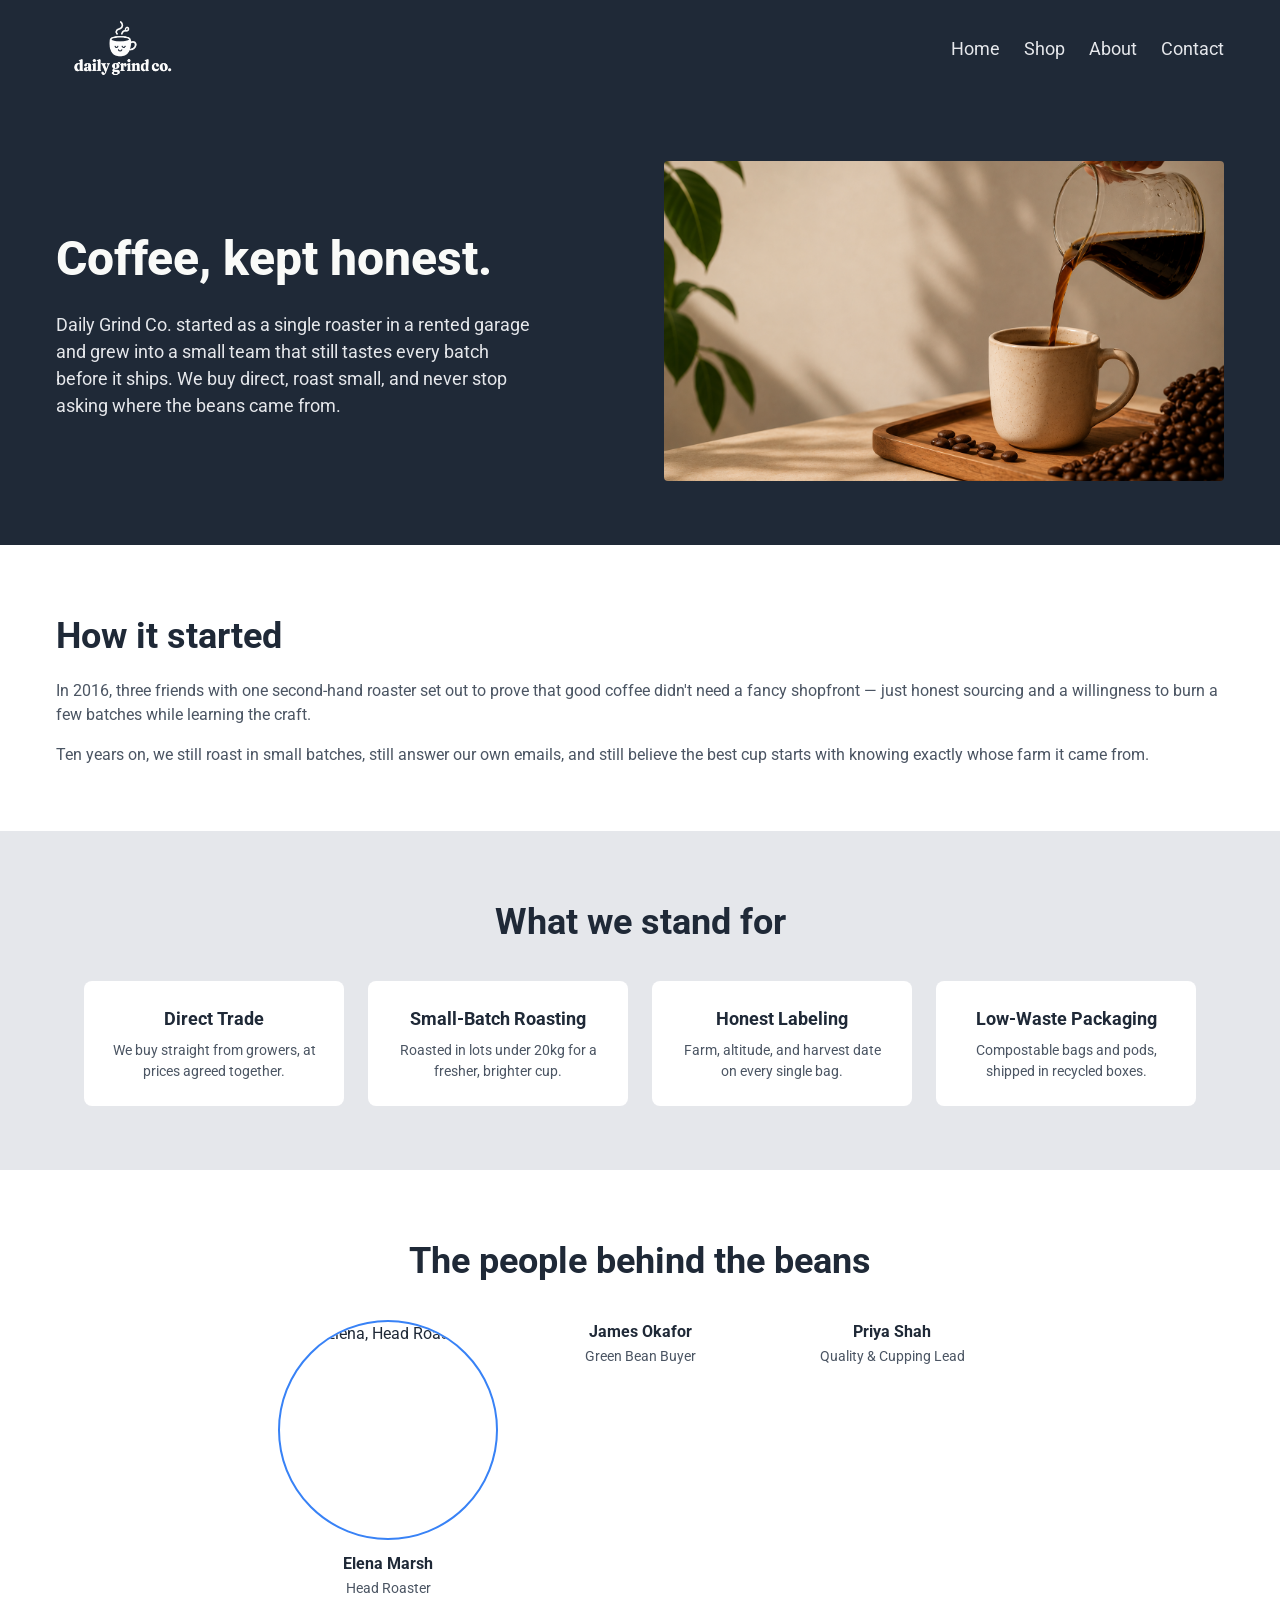
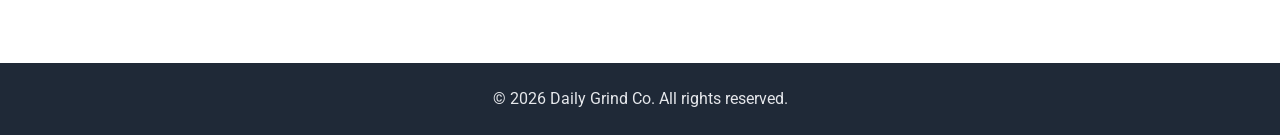
==== about.html @ 464a2e9d "added picture of head roaster" ====
<!doctype html>
<html lang="en">

<head>
  <meta charset="UTF-8" />
  <meta name="viewport" content="width=device-width, initial-scale=1.0" />
  <title>Daily Grind Co.</title>
  <link rel="stylesheet" href="css/style.css" />
</head>

<body>
  <!-- Header -->
  <header class="site-header">
    <div class="container">
      <a href="index.html">
        <picture>
          <source media="(max-width: 768px)" srcset="images/coffee-bag-logo.png">
          <source media="(min-width: 769px)" srcset="images/logo.png">
          <img src="images/logo.png" alt="Daily Grind Co." class="logo-img" />
        </picture>
      </a>
      <nav class="site-nav">
        <ul>
          <li><a href="index.html">Home</a></li>
          <li><a href="shop.html">Shop</a></li>
          <li><a href="about.html">About</a></li>
          <li><a href="contact.html">Contact</a></li>
        </ul>
      </nav>
    </div>
  </header>

  <!-- Main Content TBD -->

  <main class="site-main">
    <!-- About hero -->
    <section class="about-hero">
      <div class="container about-hero-inner">
        <div class="about-hero-content">
          <h1>Coffee, kept honest.</h1>
          <p>
            Daily Grind Co. started as a single roaster in a rented garage
            and grew into a small team that still tastes every batch before
            it ships. We buy direct, roast small, and never stop asking
            where the beans came from.
          </p>
        </div>
        <img src="images\coffee-pour.png" alt="A Daily Grind Co. roaster pouring fresh beans into a cooling tray"
          class="about-hero-image" />
      </div>
    </section>

    <!-- Story -->
    <section class="story">
      <div class="container story-inner">

        <div class="story-content">
          <h2>How it started</h2>
          <p>
            In 2016, three friends with one second-hand roaster set out to
            prove that good coffee didn't need a fancy shopfront — just
            honest sourcing and a willingness to burn a few batches while
            learning the craft.
          </p>
          <p>
            Ten years on, we still roast in small batches, still answer our
            own emails, and still believe the best cup starts with knowing
            exactly whose farm it came from.
          </p>
        </div>
      </div>
    </section>

    <!-- Values -->
    <section class="values">
      <div class="container">
        <h2>What we stand for</h2>
        <div class="values-cards">
          <div class="values-card">
            <h3>Direct Trade</h3>
            <p>We buy straight from growers, at prices agreed together.</p>
          </div>

          <div class="values-card">
            <h3>Small-Batch Roasting</h3>
            <p>Roasted in lots under 20kg for a fresher, brighter cup.</p>
          </div>

          <div class="values-card">
            <h3>Honest Labeling</h3>
            <p>Farm, altitude, and harvest date on every single bag.</p>
          </div>

          <div class="values-card">
            <h3>Low-Waste Packaging</h3>
            <p>Compostable bags and pods, shipped in recycled boxes.</p>
          </div>
        </div>
      </div>
    </section>

    <!-- Team -->
    <section class="team">
      <div class="container">
        <h2>The people behind the beans</h2>
        <div class="team-members">
          <div class="team-member">
            <img
                src="images/team-elena.png"
                alt="Elena, Head Roaster"
                class="team-photo"
              />

            <h3>Elena Marsh</h3>
            <p>Head Roaster</p>
          </div>

          <div class="team-member">

            <h3>James Okafor</h3>
            <p>Green Bean Buyer</p>
          </div>

          <div class="team-member">

            <h3>Priya Shah</h3>
            <p>Quality &amp; Cupping Lead</p>
          </div>
        </div>
      </div>
    </section>

    <!-- Footer -->
    <footer class="site-footer">
      <div class="container">
        <p>&copy; 2026 Daily Grind Co. All rights reserved.</p>
      </div>
    </footer>
</body>

</html>
---- css/style.css ----
@import url('fonts.css');

* {
  box-sizing: border-box;
  margin: 0;
  padding: 0;
}

body {
  font-family: 'Roboto', sans-serif;
  line-height: 1.5;
  color: #1f2937;
}

img {
  max-width: 100%;
  display: block;
}

a {
  color: inherit;
  text-decoration: none;
}

ul {
  list-style: none;
}

.container {
  max-width: 1200px;
  margin: 0 auto;
  padding: 0 16px;
}

.btn {
  display: inline-block;
  background-color: #3882f6;
  color: #ffffff;
  font-weight: 700;
  font-size: 16px;
  padding: 12px 24px;
  border-radius: 4px;
  border: 2px solid #3882f6;
}

/* header */

.site-header {
  background-color: #1f2937;
  color: #f9faf8;
  padding: 16px 0;
}

.site-header .container {
  display: flex;
  align-items: center;
  justify-content: space-between;
}

.site-nav ul {
  display: flex;
  gap: 24px;
}

.site-nav a {
  font-size: 18px;
  color: #e5e7eb;
}

.logo-img {
  height: 65px;
  width: auto;
}

/* Hero */

.hero {
  background-color: #1f2937;
  color: #f9faf8;
  padding: 64px 0;
}

.hero-inner {
  display: flex;
  align-items: center;
  gap: 48px;
}

.hero-content {
  flex: 1;
}

.hero-content h1 {
  font-size: 48px;
  font-weight: 800;
  color: #f9faf8;
  margin-bottom: 16px;
}

.hero-content p {
  font-size: 18px;
  color: #e5e7eb;
  max-width: 480px;
  margin-bottom: 24px;
}

.hero-image {
  flex: 1;
  width: 100%;
  height: 320px;
  object-fit: cover;
  border-radius: 4px;
}

/* Info / features */

.info {
  padding: 64px 0;
  text-align: center;
}

.info h2 {
  font-size: 36px;
  font-weight: 700;
  color: #1f2937;
  margin-bottom: 32px;
}

.info-cards {
  display: flex;
  justify-content: center;
  gap: 24px;
  flex-wrap: wrap;
}

.info-card {
  flex: 1 1 220px;
  max-width: 240px;
}

.info-card-box {
  width: 100%;
  aspect-ratio: 1;
  object-fit: cover;
  border: 2px solid #3882f6;
  border-radius: 8px;
}

.info-card h3 {
  font-size: 16px;
  font-weight: 700;
  margin-bottom: 4px;
}

.info-card p {
  font-size: 14px;
  color: #4b5563;
}

/* CTA banner */

.cta {
  padding: 48px 0;
}

.cta-box {
  background-color: #3882f6;
  color: #ffffff;
  border-radius: 12px;
  padding: 32px 40px;
  display: flex;
  align-items: center;
  justify-content: space-between;
  flex-wrap: wrap;
  gap: 24px;
}

.cta-text h2 {
  font-size: 24px;
  font-weight: 700;
  margin-bottom: 4px;
}

.cta-text p {
  font-size: 16px;
}

.cta .btn {
  background-color: transparent;
  border: 2px solid #ffffff;
  color: #ffffff;
}

/* quote */
.quote {
  background-color: #e5e7eb;
}
blockquote {
  font-size: 36px;
  font-style: italic;
  font-weight: 300;
  color: #1f2937;
  padding: 24px 0;
  margin: 0;
}
.quote .container {
  display: flex;
  flex-direction: column;
}
blockquote footer {
  font-size: 28px;
  text-align: right;
  margin-top: 10px;
}

/* shop page css */

.page-intro {
  padding: 48px 0;
  text-align: center;
}

.page-intro h1 {
  font-size: 36px;
  font-weight: 700;
}

.products .info-cards {
  padding-bottom: 48px;
}
/* footer */

.site-footer {
  background-color: #1f2937;
  color: #e5e7eb;
  padding: 24px 0;
  text-align: center;
}

/* css for about page */

/* Active nav link */
.site-nav a.active {
  color: #ffffff;
  border-bottom: 2px solid #3882f6;
}

/* About hero */

.about-hero {
  background-color: #1f2937;
  color: #f9faf8;
  padding: 64px 0;
}

.about-hero-inner {
  display: flex;
  align-items: center;
  gap: 48px;
}

.about-hero-content {
  flex: 1;
}

.about-hero-content h1 {
  font-size: 48px;
  font-weight: 800;
  color: #f9faf8;
  margin-bottom: 16px;
}

.about-hero-content p {
  font-size: 18px;
  color: #e5e7eb;
  max-width: 480px;
}

.about-hero-image {
  flex: 1;
  width: 100%;
  height: 320px;
  object-fit: cover;
  border-radius: 4px;
}

/* Story */

.story {
  padding: 64px 0;
}

.story-inner {
  display: flex;
  align-items: center;
  gap: 48px;
}

.story-content {
  flex: 1;
}

.story-content h2 {
  font-size: 36px;
  font-weight: 700;
  color: #1f2937;
  margin-bottom: 16px;
}

.story-content p {
  font-size: 16px;
  color: #4b5563;
  margin-bottom: 16px;
}

.story-content p:last-child {
  margin-bottom: 0;
}

/* Values */

.values {
  background-color: #e5e7eb;
  padding: 64px 0;
  text-align: center;
}

.values h2 {
  font-size: 36px;
  font-weight: 700;
  color: #1f2937;
  margin-bottom: 32px;
}

.values-cards {
  display: flex;
  justify-content: center;
  gap: 24px;
  flex-wrap: wrap;
}

.values-card {
  flex: 1 1 220px;
  max-width: 260px;
  background-color: #ffffff;
  border-radius: 8px;
  padding: 24px;
}

.values-card h3 {
  font-size: 18px;
  font-weight: 700;
  color: #1f2937;
  margin-bottom: 8px;
}

.values-card p {
  font-size: 14px;
  color: #4b5563;
}

/* Team */

.team {
  padding: 64px 0;
  text-align: center;
}

.team h2 {
  font-size: 36px;
  font-weight: 700;
  color: #1f2937;
  margin-bottom: 32px;
}

.team-members {
  display: flex;
  justify-content: center;
  gap: 32px;
  flex-wrap: wrap;
}

.team-member {
  flex: 1 1 200px;
  max-width: 220px;
}

.team-photo {
  width: 100%;
  aspect-ratio: 1;
  object-fit: cover;
  border-radius: 50%;
  border: 2px solid #3882f6;
  margin-bottom: 12px;
}

.team-member h3 {
  font-size: 16px;
  font-weight: 700;
  color: #1f2937;
  margin-bottom: 2px;
}

.team-member p {
  font-size: 14px;
  color: #4b5563;
}

/* contact page */

/* mobile version */
@media (max-width: 767px) {

.hero-inner {
  flex-direction: column;
  align-items: stretch;
}

.hero-content h1 {
  font-size: 32px;
}

.hero-content p {
  max-width: 100%;
}

.hero-image {
  height: 220px;
}

blockquote {
  font-size: 24px;
}

blockquote footer {
  font-size: 18px;
}

.info-card {
  text-align: center;
}
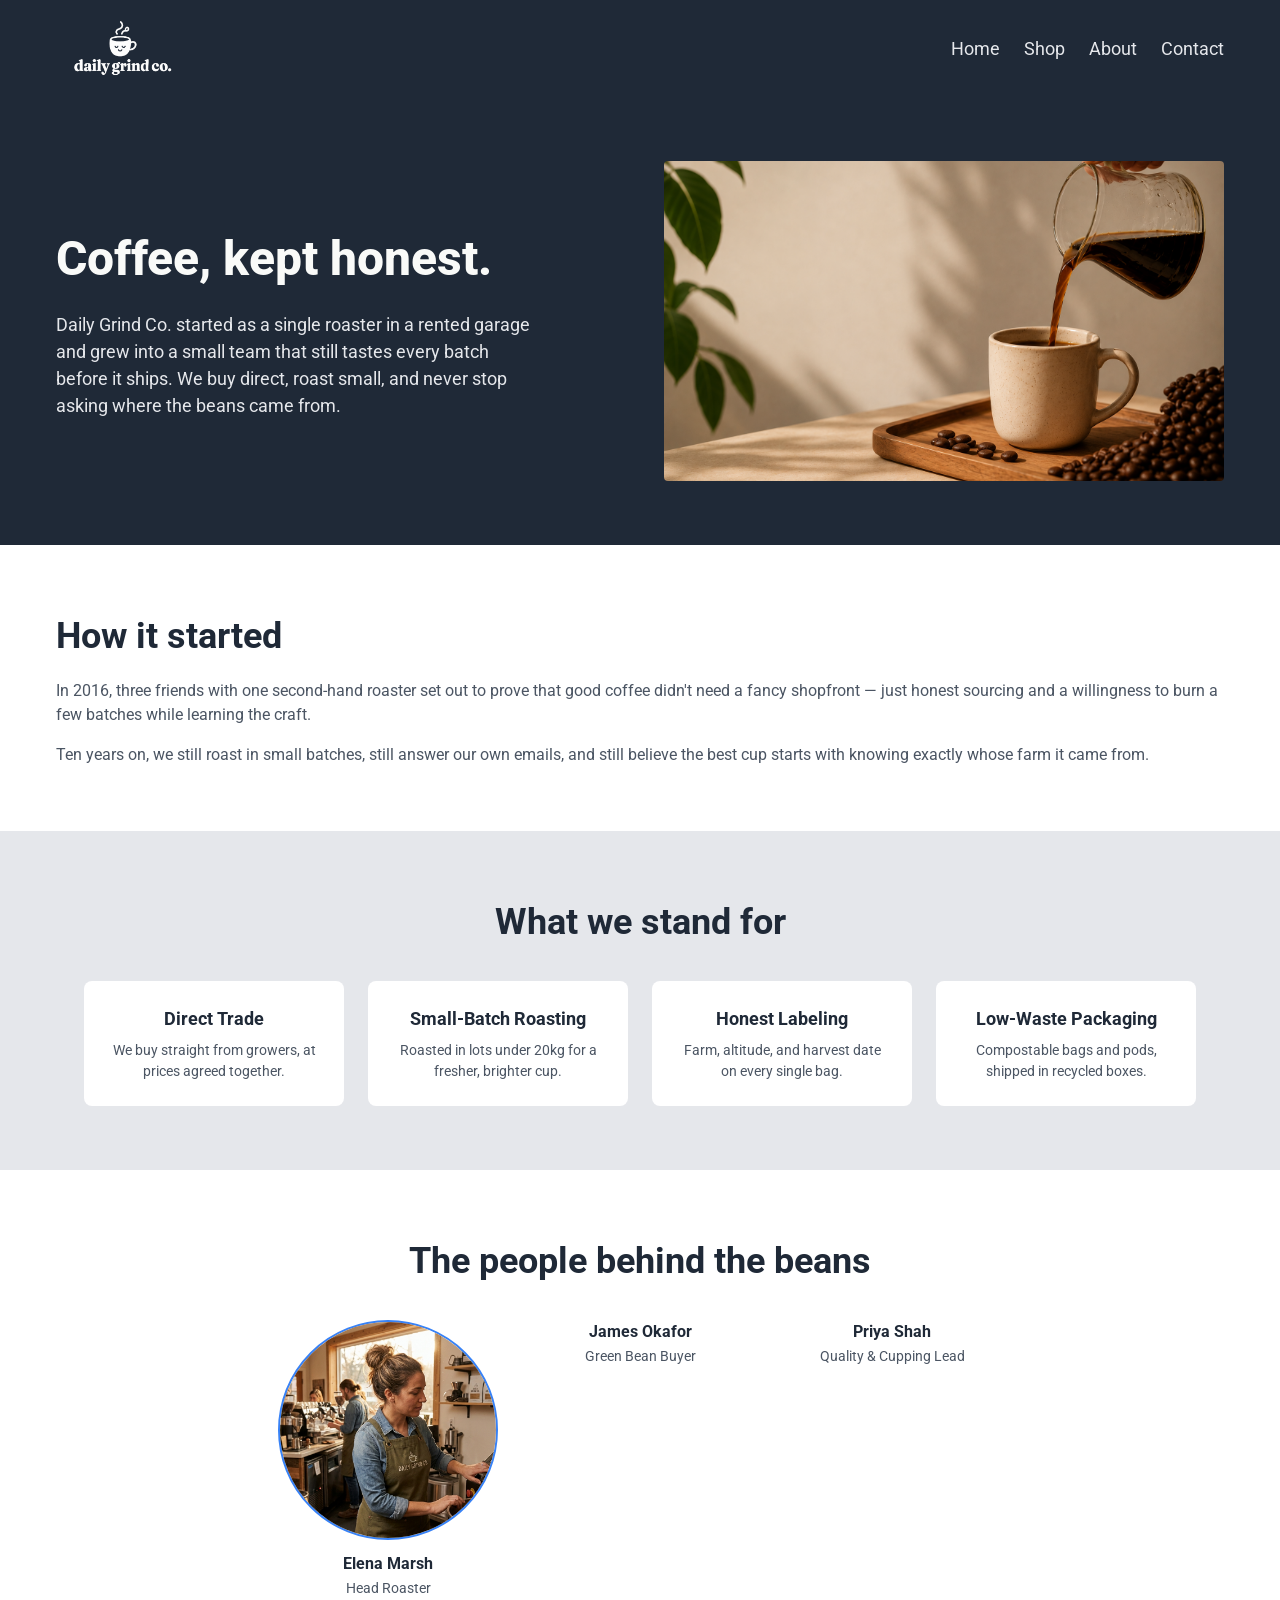
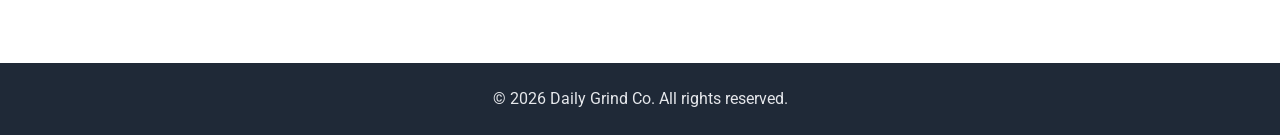
==== commit 2efce7f1: "jpg was missing on the picture." ====
--- a/about.html
+++ b/about.html
@@ -106,7 +106,7 @@
         <div class="team-members">
           <div class="team-member">
             <img
-                src="images/team-elena.png"
+                src="images/team-elena.jpg"
                 alt="Elena, Head Roaster"
                 class="team-photo"
               />
--- a/css/style.css
+++ b/css/style.css
@@ -410,32 +410,32 @@
 
 /* mobile version */
 @media (max-width: 767px) {
-
-.hero-inner {
-  flex-direction: column;
-  align-items: stretch;
-}
-
-.hero-content h1 {
-  font-size: 32px;
-}
-
-.hero-content p {
-  max-width: 100%;
-}
-
-.hero-image {
-  height: 220px;
-}
-
-blockquote {
-  font-size: 24px;
-}
-
-blockquote footer {
-  font-size: 18px;
-}
-
-.info-card {
-  text-align: center;
-}
+  .hero-inner {
+    flex-direction: column;
+    align-items: stretch;
+  }
+
+  .hero-content h1 {
+    font-size: 32px;
+  }
+
+  .hero-content p {
+    max-width: 100%;
+  }
+
+  .hero-image {
+    height: 220px;
+  }
+
+  blockquote {
+    font-size: 24px;
+  }
+
+  blockquote footer {
+    font-size: 18px;
+  }
+
+  .info-card {
+    text-align: center;
+  }
+}
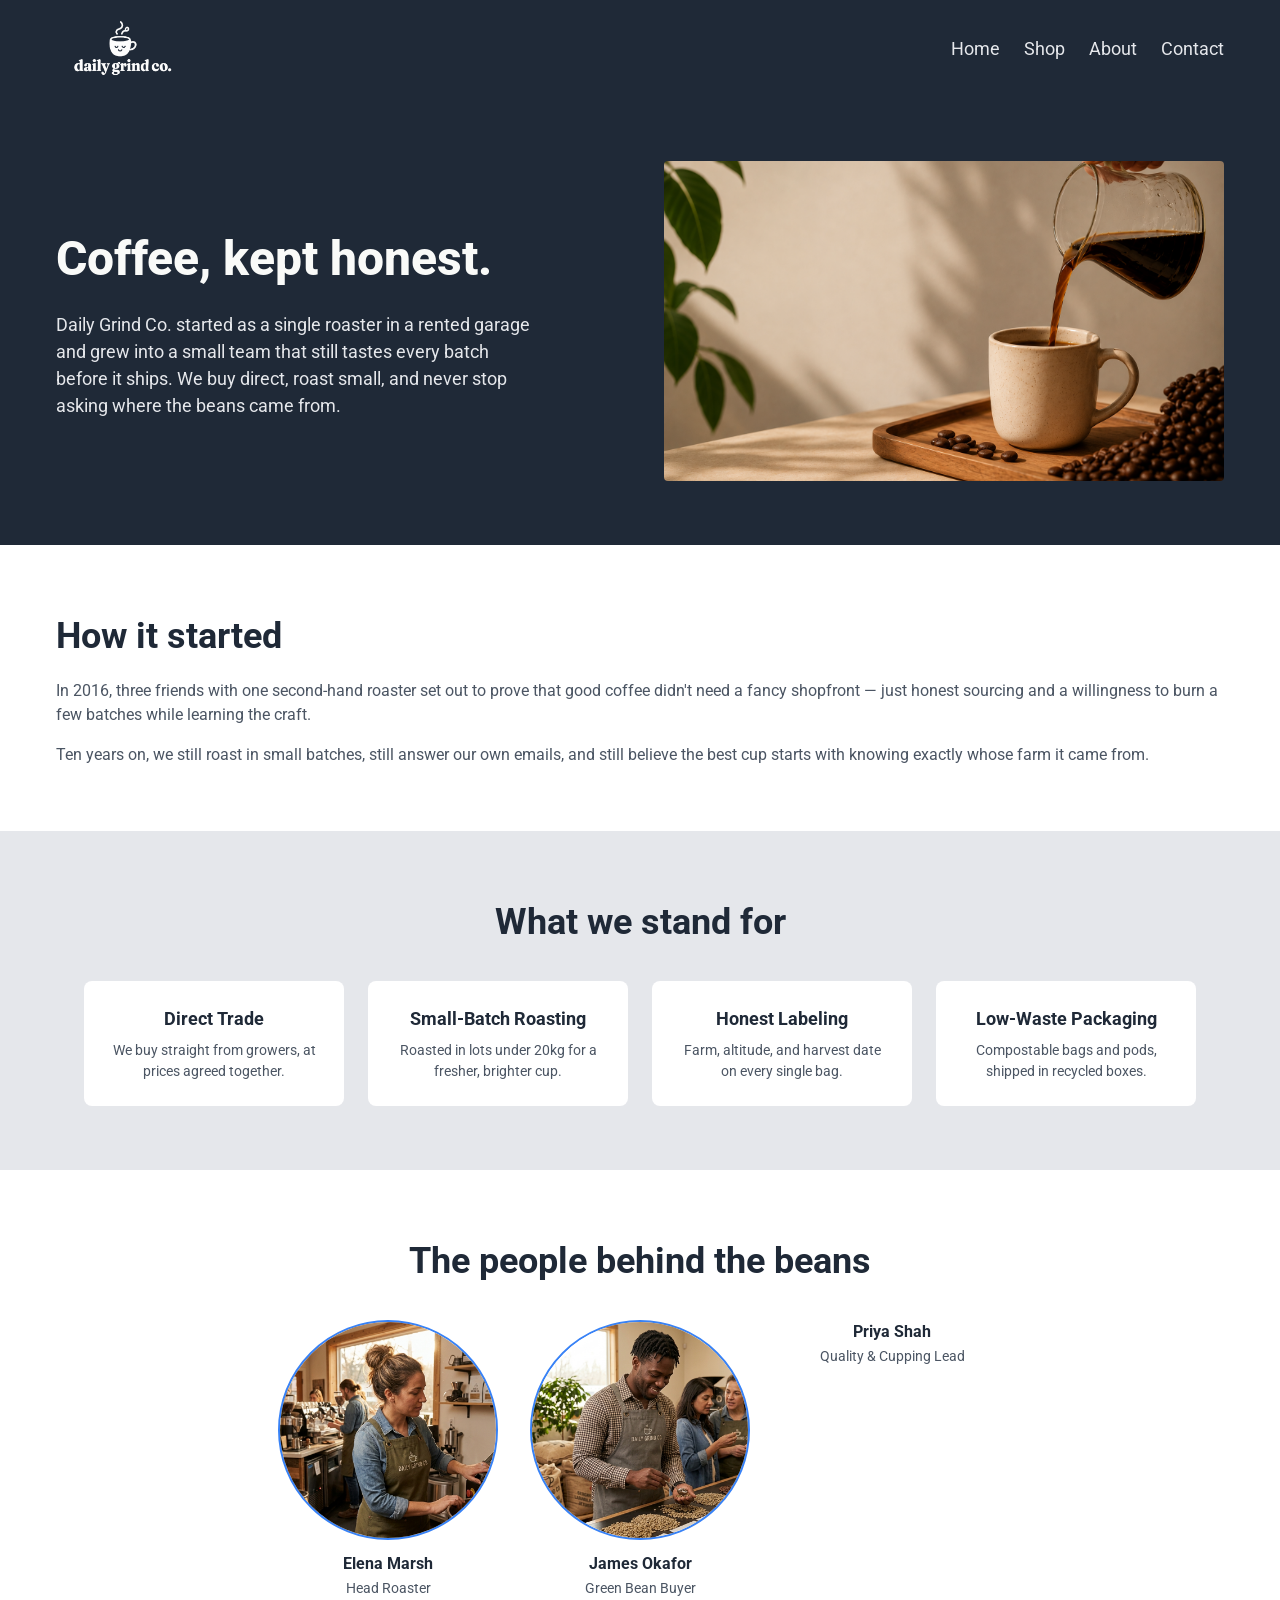
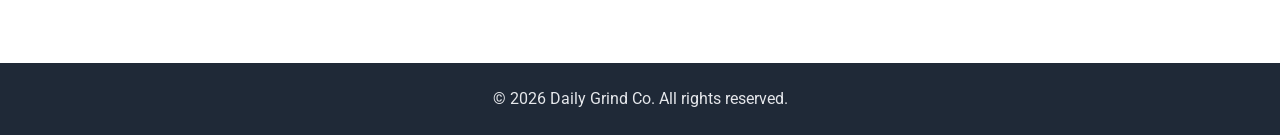
==== commit a272165e: "image of  james added to index file" ====
--- a/about.html
+++ b/about.html
@@ -116,6 +116,11 @@
           </div>
 
           <div class="team-member">
+             <img
+                src="images/team-james.jpg"
+                alt="James, Green Bean Buyer"
+                class="team-photo"
+              />
 
             <h3>James Okafor</h3>
             <p>Green Bean Buyer</p>
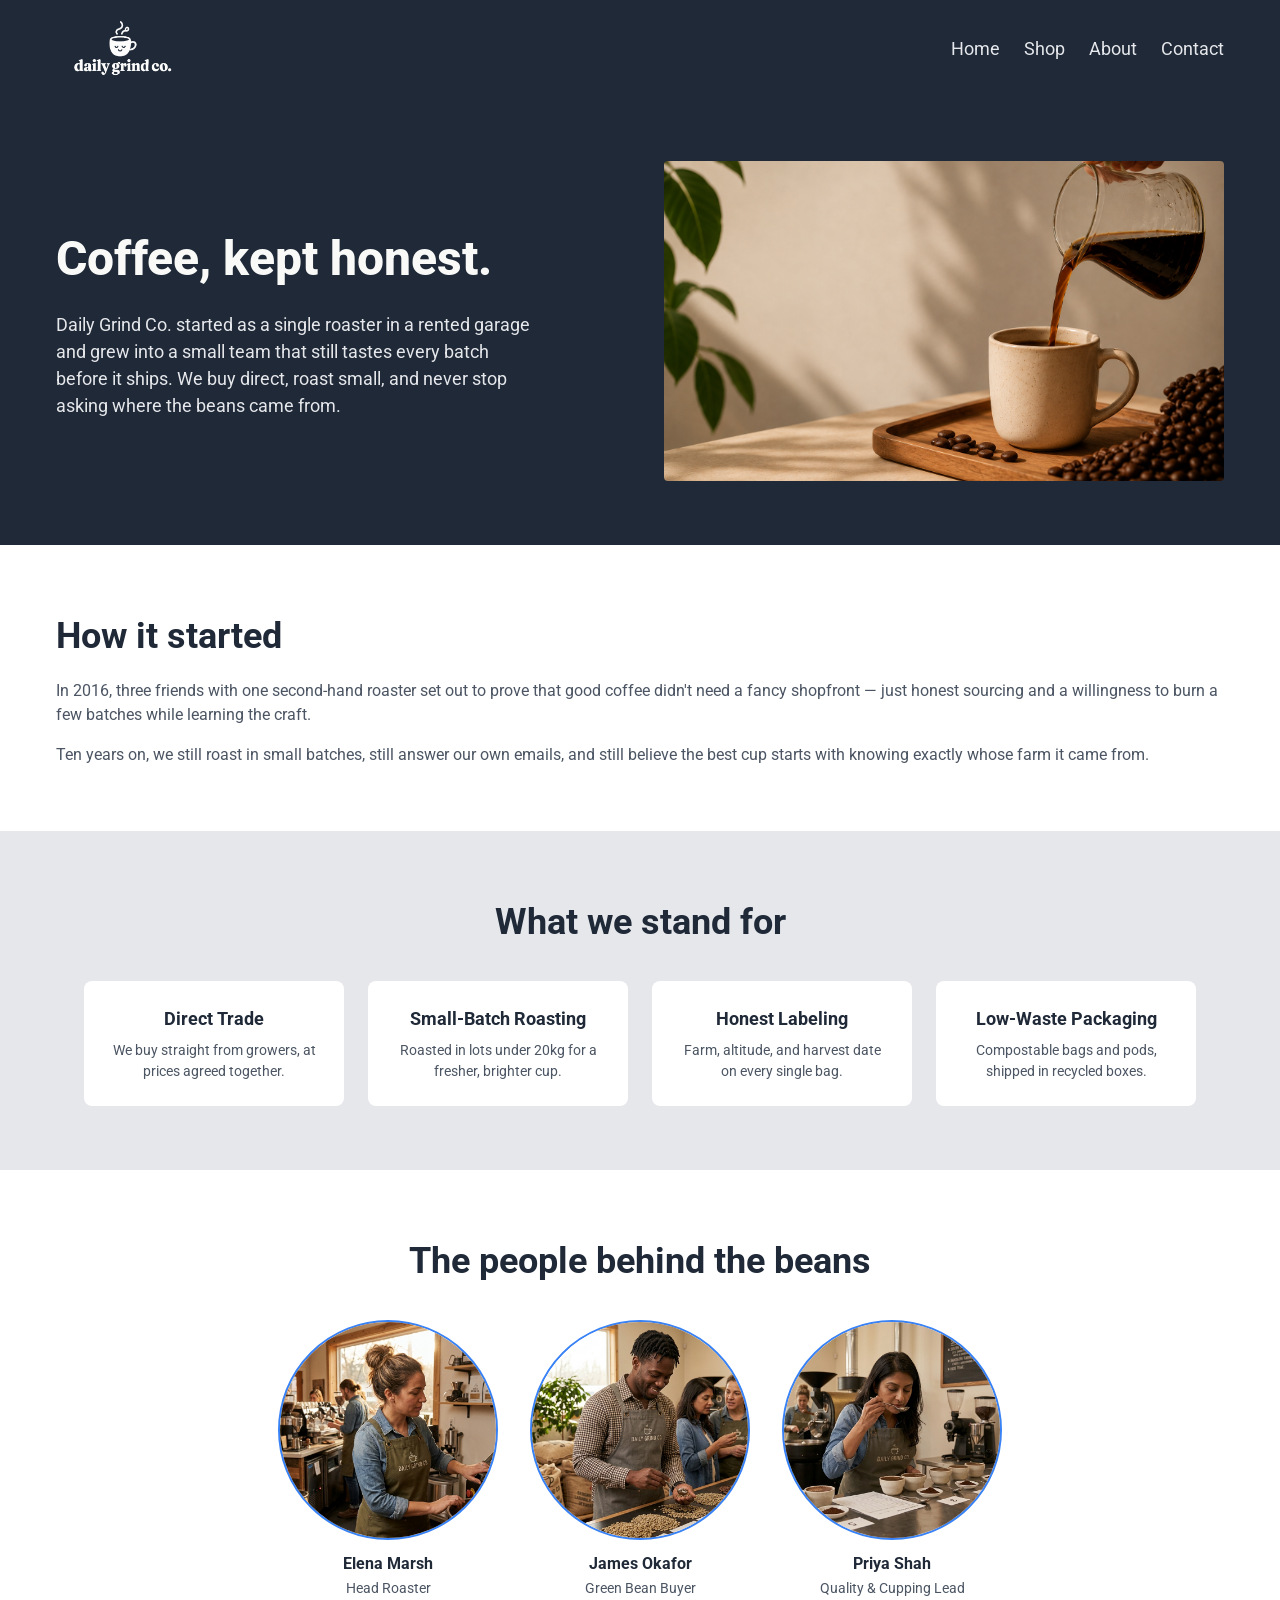
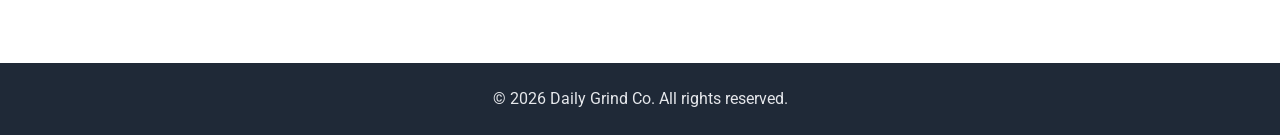
==== commit 14881cb5: "html part (img ) of Priya added" ====
--- a/about.html
+++ b/about.html
@@ -127,6 +127,11 @@
           </div>
 
           <div class="team-member">
+            <img
+                src="images/team-priya.jpg"
+                alt="Priya, Quality &amp; Cupping Lead"
+                class="team-photo"
+              />
 
             <h3>Priya Shah</h3>
             <p>Quality &amp; Cupping Lead</p>
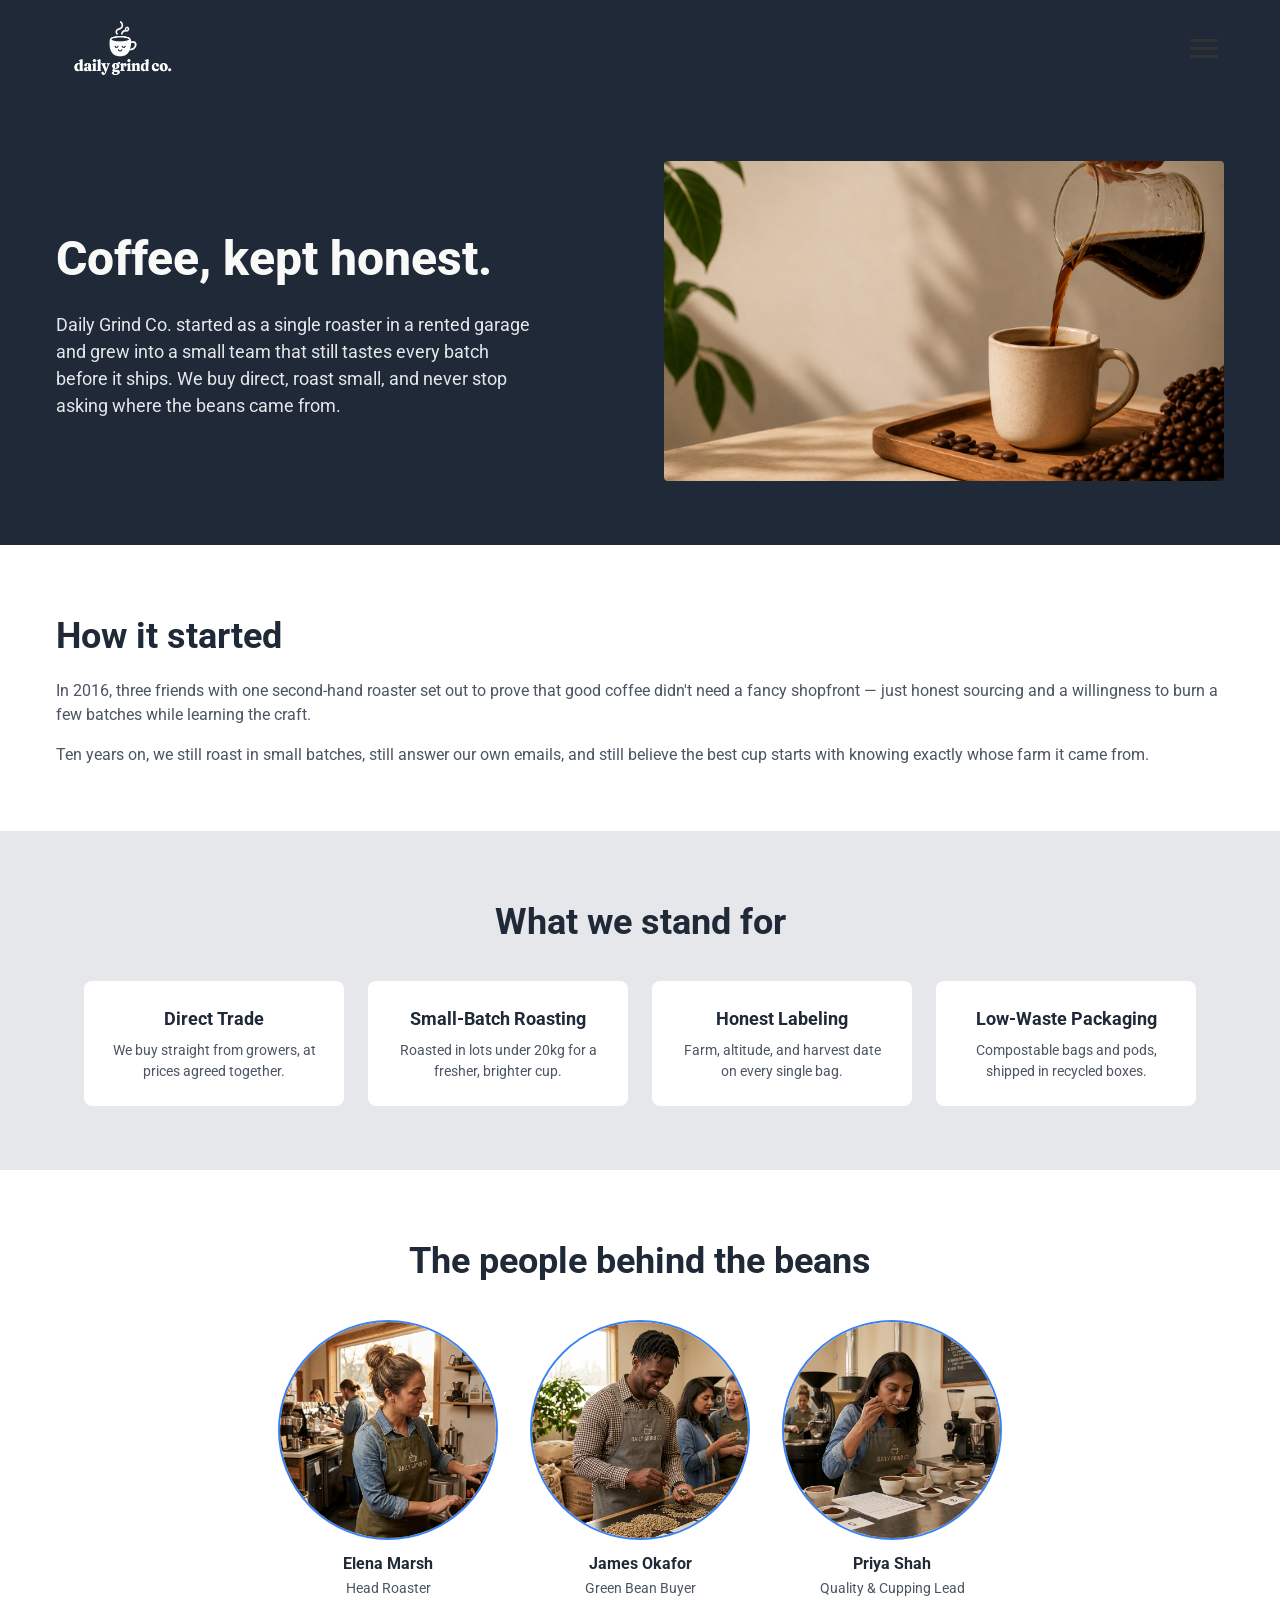
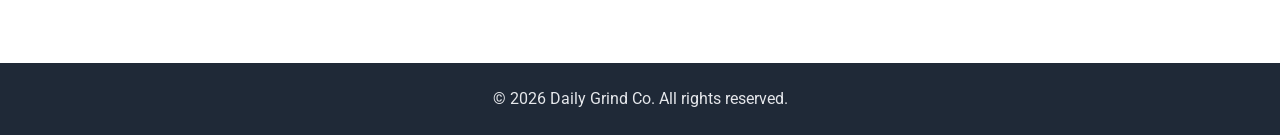
==== commit 68bb9c3d: "Burger menu added to pages" ====
--- a/about.html
+++ b/about.html
@@ -19,6 +19,12 @@
           <img src="images/logo.png" alt="Daily Grind Co." class="logo-img" />
         </picture>
       </a>
+      <!-- Pure HTML/CSS Burger Toggle -->
+    <input type="checkbox" id="nav-toggle" class="nav-toggle" aria-label="Toggle navigation menu">
+    <label for="nav-toggle" class="nav-toggle-label">
+      <span></span>
+    </label>
+    
       <nav class="site-nav">
         <ul>
           <li><a href="index.html">Home</a></li>
--- a/css/style.css
+++ b/css/style.css
@@ -51,25 +51,109 @@
   padding: 16px 0;
 }
 
+/* Container layout setup */
 .site-header .container {
   display: flex;
   align-items: center;
   justify-content: space-between;
+  position: relative;
+}
+
+/* Burger Menu Dropdown / Overlay */
+.site-nav {
+  position: absolute;
+  top: 100%;
+  left: 0;
+  right: 0;
+  background-color: #ffffff;
+  max-height: 0;
+  overflow: hidden;
+  transition: max-height 0.35s ease-out;
+  box-shadow: 0 4px 6px rgba(0, 0, 0, 0.1);
 }
 
 .site-nav ul {
   display: flex;
   gap: 24px;
+  list-style: none;
+  margin: 0;
+  padding: 1rem 0;
+  flex-direction: column;
+  align-items: center;
 }
 
 .site-nav a {
+  text-decoration: none;
+  font-weight: 600;
   font-size: 18px;
   color: #e5e7eb;
+}
+
+/* Open menu when checkbox is checked */
+.nav-toggle:checked ~ .site-nav {
+  max-height: 300px; /* Adjust according to contents */
 }
 
 .logo-img {
   height: 65px;
   width: auto;
+}
+
+/* Hide the checkbox */
+.nav-toggle {
+  display: none;
+}
+
+/* Burger Icon Styling */
+.nav-toggle-label {
+  display: flex;
+  align-items: center;
+  justify-content: center;
+  width: 40px;
+  height: 40px;
+  cursor: pointer;
+  z-index: 1000;
+}
+
+.nav-toggle-label span,
+.nav-toggle-label span::before,
+.nav-toggle-label span::after {
+  display: block;
+  background: #333; /* Icon line color */
+  height: 3px;
+  width: 28px;
+  border-radius: 2px;
+  position: relative;
+  transition: all 0.3s ease-in-out;
+}
+
+.nav-toggle-label span::before,
+.nav-toggle-label span::after {
+  content: '';
+  position: absolute;
+}
+
+.nav-toggle-label span::before {
+  bottom: 8px;
+}
+
+.nav-toggle-label span::after {
+  top: 8px;
+}
+
+/* Transform icon to 'X' when checked */
+.nav-toggle:checked ~ .nav-toggle-label span {
+  background: transparent;
+}
+
+.nav-toggle:checked ~ .nav-toggle-label span::before {
+  bottom: 0;
+  transform: rotate(45deg);
+}
+
+.nav-toggle:checked ~ .nav-toggle-label span::after {
+  top: 0;
+  transform: rotate(-45deg);
 }
 
 /* Hero */
@@ -409,7 +493,20 @@
 /* contact page */
 
 /* mobile version */
+/* Mobile Screen (up to 375px) */
+@media screen and (max-width: 375px) {
+  .site-nav ul {
+    gap: 1rem;
+    padding: 0.75rem 0;
+  }
+}
+
+/* Tablet Screen (768px wide) */
 @media (max-width: 767px) {
+  .site-nav a {
+    font-size: 1.25rem;
+  }
+
   .hero-inner {
     flex-direction: column;
     align-items: stretch;
@@ -439,3 +536,14 @@
     text-align: center;
   }
 }
+
+/* Desktop Screen (1200px or wider) */
+@media screen and (min-width: 1200px) {
+  .site-nav {
+    /* Retains burger menu style across desktop as requested */
+    max-width: 300px;
+    left: auto;
+    right: 0;
+    border-radius: 8px;
+  }
+}
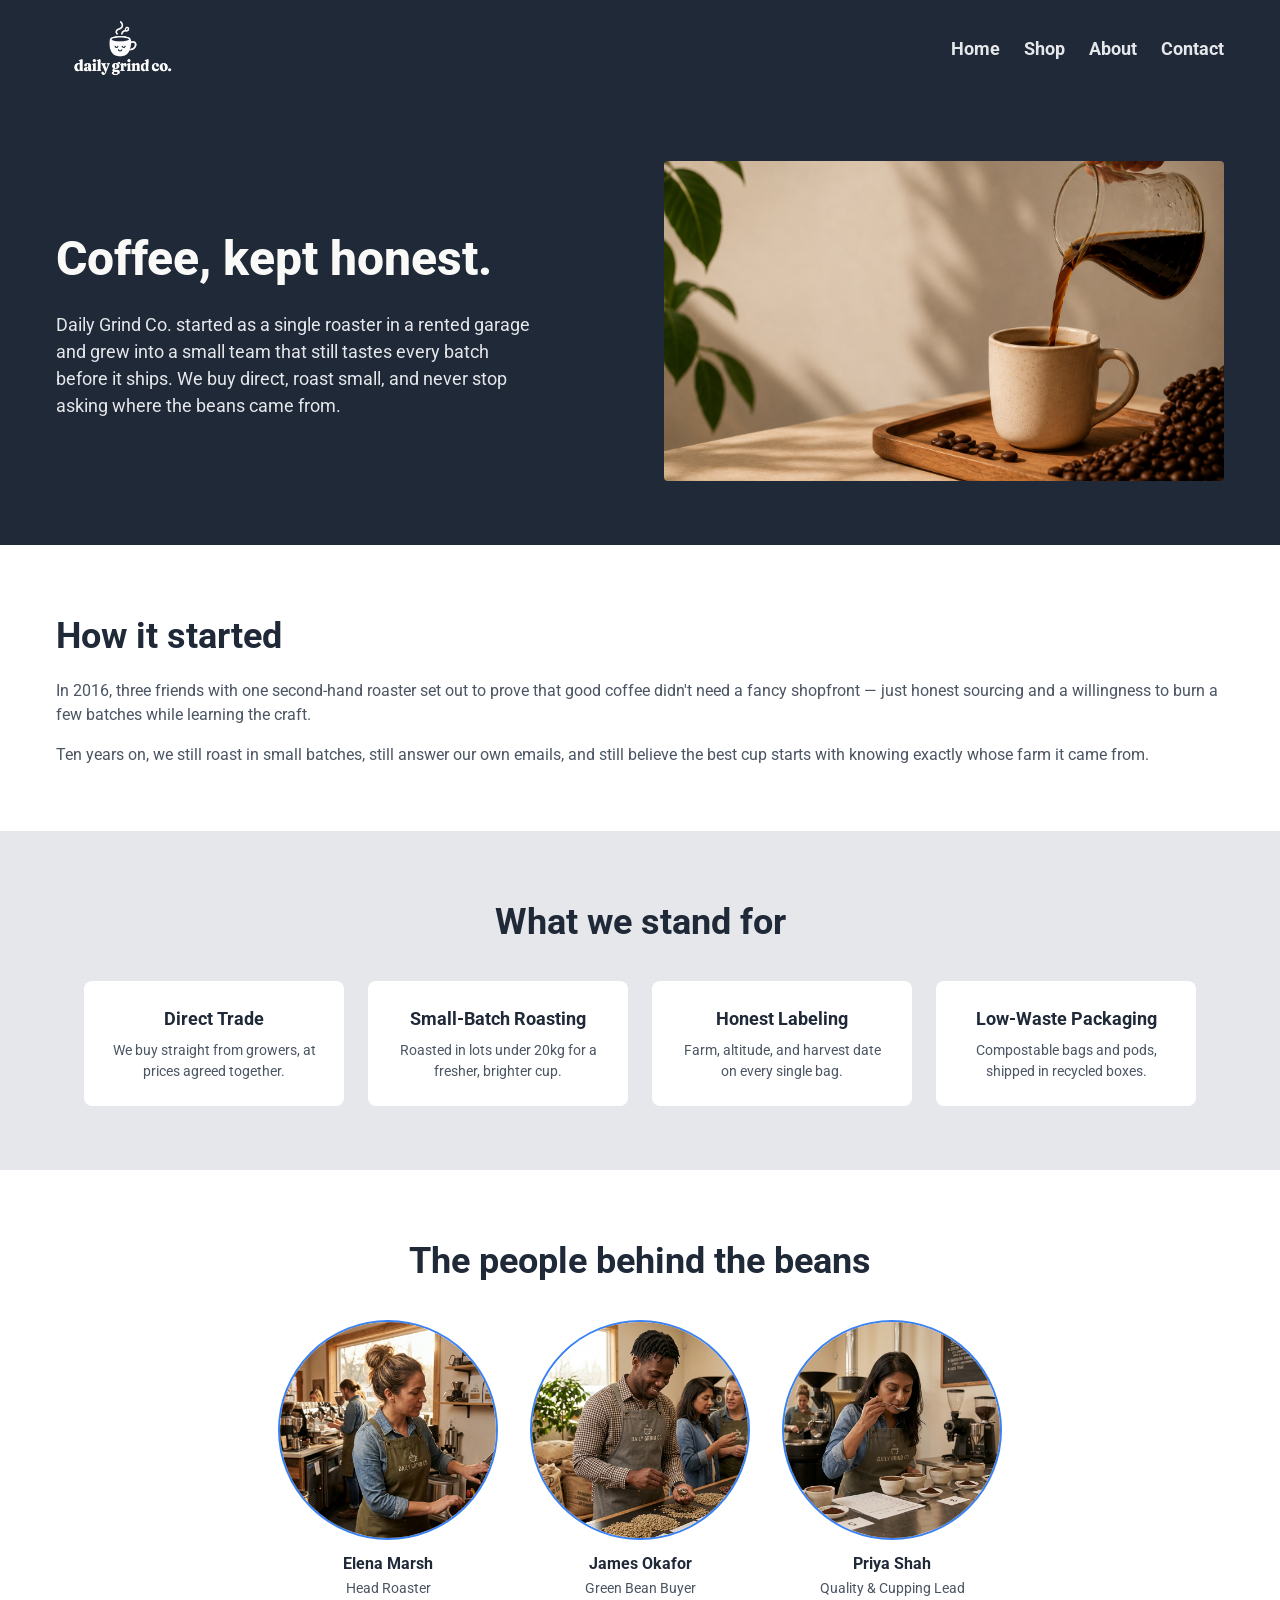
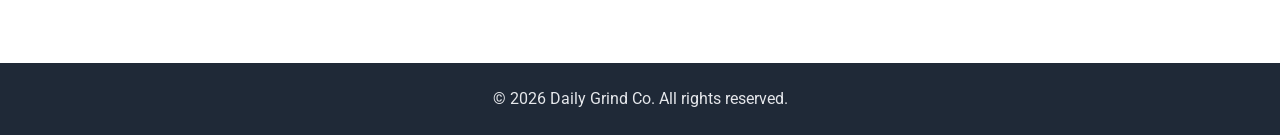
==== commit 5b218772: "Add missing nav to shop page, format files" ====
--- a/about.html
+++ b/about.html
@@ -20,11 +20,11 @@
         </picture>
       </a>
       <!-- Pure HTML/CSS Burger Toggle -->
-    <input type="checkbox" id="nav-toggle" class="nav-toggle" aria-label="Toggle navigation menu">
-    <label for="nav-toggle" class="nav-toggle-label">
-      <span></span>
-    </label>
-    
+      <input type="checkbox" id="nav-toggle" class="nav-toggle" aria-label="Toggle navigation menu">
+      <label for="nav-toggle" class="nav-toggle-label">
+        <span></span>
+      </label>
+
       <nav class="site-nav">
         <ul>
           <li><a href="index.html">Home</a></li>
@@ -111,33 +111,21 @@
         <h2>The people behind the beans</h2>
         <div class="team-members">
           <div class="team-member">
-            <img
-                src="images/team-elena.jpg"
-                alt="Elena, Head Roaster"
-                class="team-photo"
-              />
+            <img src="images/team-elena.jpg" alt="Elena, Head Roaster" class="team-photo" />
 
             <h3>Elena Marsh</h3>
             <p>Head Roaster</p>
           </div>
 
           <div class="team-member">
-             <img
-                src="images/team-james.jpg"
-                alt="James, Green Bean Buyer"
-                class="team-photo"
-              />
+            <img src="images/team-james.jpg" alt="James, Green Bean Buyer" class="team-photo" />
 
             <h3>James Okafor</h3>
             <p>Green Bean Buyer</p>
           </div>
 
           <div class="team-member">
-            <img
-                src="images/team-priya.jpg"
-                alt="Priya, Quality &amp; Cupping Lead"
-                class="team-photo"
-              />
+            <img src="images/team-priya.jpg" alt="Priya, Quality &amp; Cupping Lead" class="team-photo" />
 
             <h3>Priya Shah</h3>
             <p>Quality &amp; Cupping Lead</p>
--- a/css/style.css
+++ b/css/style.css
@@ -61,15 +61,7 @@
 
 /* Burger Menu Dropdown / Overlay */
 .site-nav {
-  position: absolute;
-  top: 100%;
-  left: 0;
-  right: 0;
-  background-color: #ffffff;
-  max-height: 0;
-  overflow: hidden;
-  transition: max-height 0.35s ease-out;
-  box-shadow: 0 4px 6px rgba(0, 0, 0, 0.1);
+  display: block;
 }
 
 .site-nav ul {
@@ -77,9 +69,6 @@
   gap: 24px;
   list-style: none;
   margin: 0;
-  padding: 1rem 0;
-  flex-direction: column;
-  align-items: center;
 }
 
 .site-nav a {
@@ -90,8 +79,9 @@
 }
 
 /* Open menu when checkbox is checked */
-.nav-toggle:checked ~ .site-nav {
-  max-height: 300px; /* Adjust according to contents */
+.nav-toggle:checked~.site-nav {
+  max-height: 300px;
+  /* Adjust according to contents */
 }
 
 .logo-img {
@@ -106,7 +96,7 @@
 
 /* Burger Icon Styling */
 .nav-toggle-label {
-  display: flex;
+  display: none;
   align-items: center;
   justify-content: center;
   width: 40px;
@@ -119,7 +109,8 @@
 .nav-toggle-label span::before,
 .nav-toggle-label span::after {
   display: block;
-  background: #333; /* Icon line color */
+  background: #333;
+  /* Icon line color */
   height: 3px;
   width: 28px;
   border-radius: 2px;
@@ -142,16 +133,16 @@
 }
 
 /* Transform icon to 'X' when checked */
-.nav-toggle:checked ~ .nav-toggle-label span {
+.nav-toggle:checked~.nav-toggle-label span {
   background: transparent;
 }
 
-.nav-toggle:checked ~ .nav-toggle-label span::before {
+.nav-toggle:checked~.nav-toggle-label span::before {
   bottom: 0;
   transform: rotate(45deg);
 }
 
-.nav-toggle:checked ~ .nav-toggle-label span::after {
+.nav-toggle:checked~.nav-toggle-label span::after {
   top: 0;
   transform: rotate(-45deg);
 }
@@ -279,6 +270,7 @@
 .quote {
   background-color: #e5e7eb;
 }
+
 blockquote {
   font-size: 36px;
   font-style: italic;
@@ -287,10 +279,12 @@
   padding: 24px 0;
   margin: 0;
 }
+
 .quote .container {
   display: flex;
   flex-direction: column;
 }
+
 blockquote footer {
   font-size: 28px;
   text-align: right;
@@ -312,6 +306,7 @@
 .products .info-cards {
   padding-bottom: 48px;
 }
+
 /* footer */
 
 .site-footer {
@@ -491,6 +486,13 @@
 }
 
 /* contact page */
+.contact-form input,
+.contact-form textarea {
+  width: 100%;
+  max-width: 400px;
+  padding: 12px;
+  font-size: 16px;
+}
 
 /* mobile version */
 /* Mobile Screen (up to 375px) */
@@ -503,8 +505,35 @@
 
 /* Tablet Screen (768px wide) */
 @media (max-width: 767px) {
+  .site-nav {
+    position: absolute;
+    top: 100%;
+    left: 0;
+    right: 0;
+    background-color: #ffffff;
+    max-height: 0;
+    overflow: hidden;
+    transition: max-height 0.35s ease-out;
+    box-shadow: 0 4px 6px rgba(0, 0, 0, 0.1);
+  }
+
   .site-nav a {
     font-size: 1.25rem;
+  }
+
+  .site-nav ul {
+    flex-direction: column;
+    align-items: center;
+    padding: 1rem 0;
+  }
+
+  .site-nav a {
+    font-size: 1.25rem;
+    color: #1f2937;
+  }
+
+  .nav-toggle-label {
+    display: flex;
   }
 
   .hero-inner {
@@ -546,4 +575,4 @@
     right: 0;
     border-radius: 8px;
   }
-}
+}
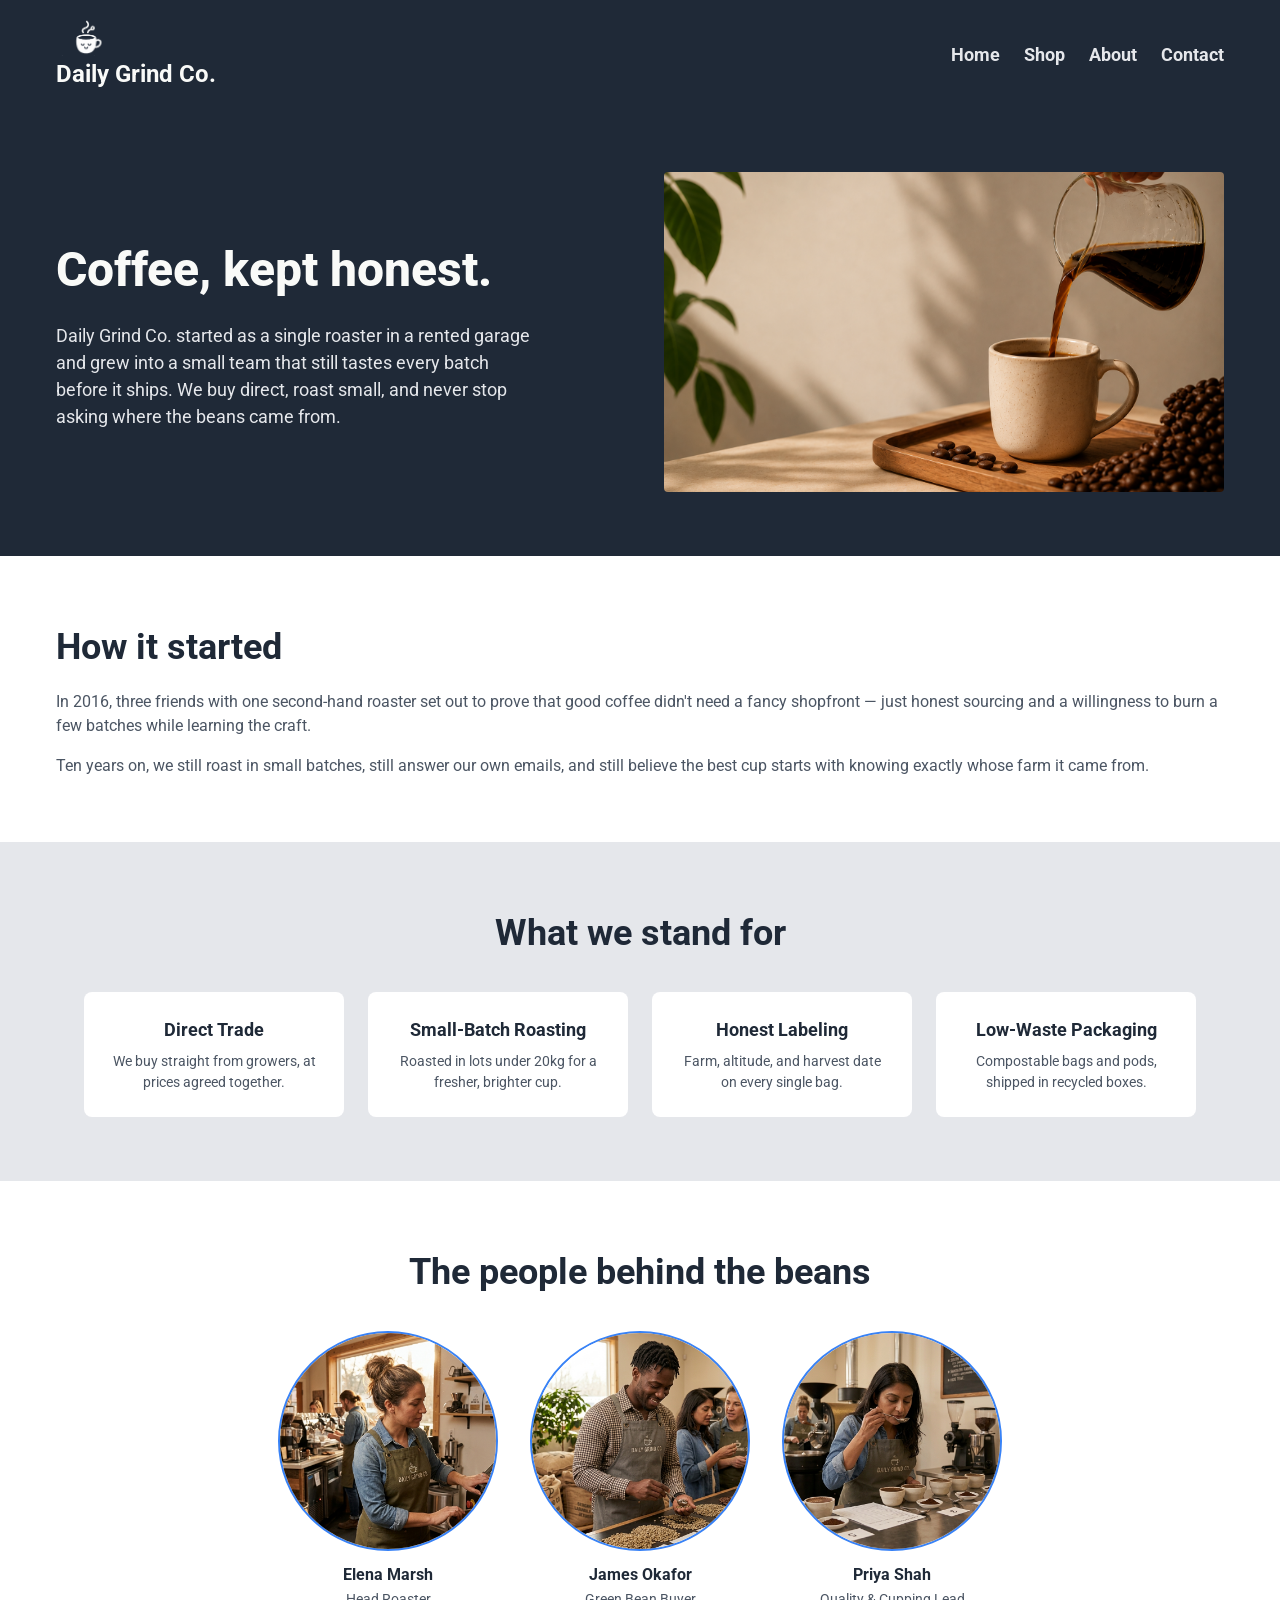
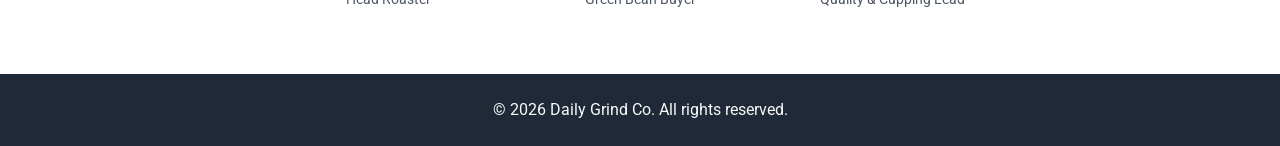
==== commit e14033f0: "Update style to match client requirements" ====
--- a/about.html
+++ b/about.html
@@ -18,7 +18,9 @@
           <source media="(min-width: 769px)" srcset="images/logo.png">
           <img src="images/logo.png" alt="Daily Grind Co." class="logo-img" />
         </picture>
+        <span class="logo-text">Daily Grind Co.</span>
       </a>
+      
       <!-- Pure HTML/CSS Burger Toggle -->
       <input type="checkbox" id="nav-toggle" class="nav-toggle" aria-label="Toggle navigation menu">
       <label for="nav-toggle" class="nav-toggle-label">
--- a/css/style.css
+++ b/css/style.css
@@ -35,7 +35,7 @@
 .btn {
   display: inline-block;
   background-color: #3882f6;
-  color: #ffffff;
+  color: #f9faf8;
   font-weight: 700;
   font-size: 16px;
   padding: 12px 24px;
@@ -49,6 +49,24 @@
   background-color: #1f2937;
   color: #f9faf8;
   padding: 16px 0;
+}
+
+.logo {
+  display: flex;
+  align-items: center;
+  gap: 8px;
+}
+
+.logo-img {
+  height: 40px;
+  width: auto;
+}
+
+.logo-text {
+  font-size: 24px;
+  font-weight: 700;
+  color: #f9faf8;
+  font-family: 'Roboto', sans-serif;
 }
 
 /* Container layout setup */
@@ -84,10 +102,10 @@
   /* Adjust according to contents */
 }
 
-.logo-img {
+/* .logo-img {
   height: 65px;
   width: auto;
-}
+} */
 
 /* Hide the checkbox */
 .nav-toggle {
@@ -109,7 +127,7 @@
 .nav-toggle-label span::before,
 .nav-toggle-label span::after {
   display: block;
-  background: #333;
+  background: #fcf9f9;
   /* Icon line color */
   height: 3px;
   width: 28px;
@@ -311,7 +329,7 @@
 
 .site-footer {
   background-color: #1f2937;
-  color: #e5e7eb;
+  color: #f9faf8;
   padding: 24px 0;
   text-align: center;
 }
@@ -494,22 +512,34 @@
   font-size: 16px;
 }
 
-/* mobile version */
-/* Mobile Screen (up to 375px) */
-@media screen and (max-width: 375px) {
+/* Desktop version */
+@media screen and (min-width: 1024px) {
+  .site-nav {
+    position: static;
+    max-height: none;
+    overflow: visible;
+    background-color: transparent;
+    box-shadow: none;
+  }
+
   .site-nav ul {
-    gap: 1rem;
-    padding: 0.75rem 0;
-  }
-}
-
-/* Tablet Screen (768px wide) */
-@media (max-width: 767px) {
+    flex-direction: row;
+    align-items: center;
+    padding: 0;
+  }
+
+  .nav-toggle-label {
+    display: none;
+  }
+}
+
+/* Mobile and tablet screens below 1024px */
+@media (max-width: 1023px) {
   .site-nav {
     position: absolute;
     top: 100%;
-    left: 0;
     right: 0;
+    width: 220px;
     background-color: #ffffff;
     max-height: 0;
     overflow: hidden;
@@ -517,14 +547,11 @@
     box-shadow: 0 4px 6px rgba(0, 0, 0, 0.1);
   }
 
-  .site-nav a {
-    font-size: 1.25rem;
-  }
-
   .site-nav ul {
     flex-direction: column;
     align-items: center;
-    padding: 1rem 0;
+    gap: 1rem;
+    padding: 0.75rem 0;
   }
 
   .site-nav a {
@@ -535,7 +562,10 @@
   .nav-toggle-label {
     display: flex;
   }
-
+}
+
+/* Mobile screens below 768px */
+@media (max-width: 767px) {
   .hero-inner {
     flex-direction: column;
     align-items: stretch;
@@ -553,6 +583,10 @@
     height: 220px;
   }
 
+  .quote {
+    margin: 0 16px;
+  }
+
   blockquote {
     font-size: 24px;
   }
@@ -564,15 +598,4 @@
   .info-card {
     text-align: center;
   }
-}
-
-/* Desktop Screen (1200px or wider) */
-@media screen and (min-width: 1200px) {
-  .site-nav {
-    /* Retains burger menu style across desktop as requested */
-    max-width: 300px;
-    left: auto;
-    right: 0;
-    border-radius: 8px;
-  }
 }
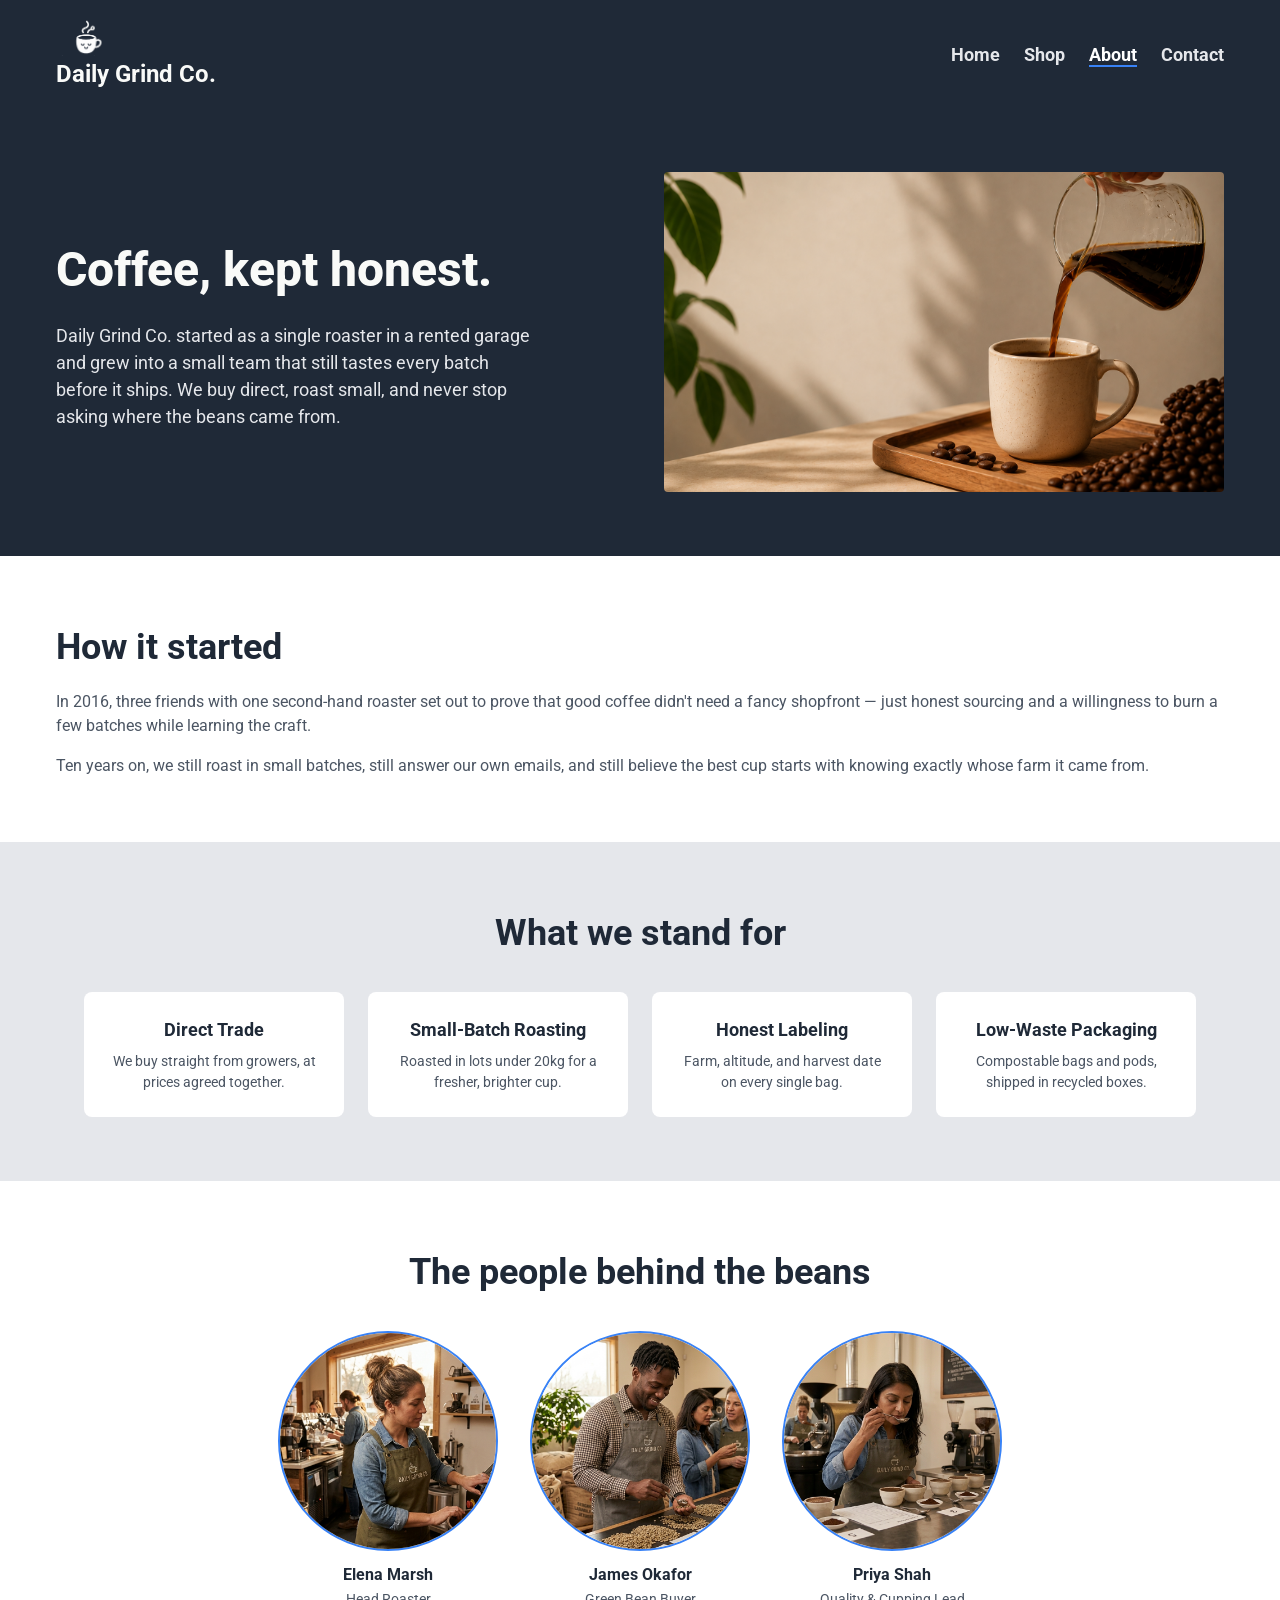
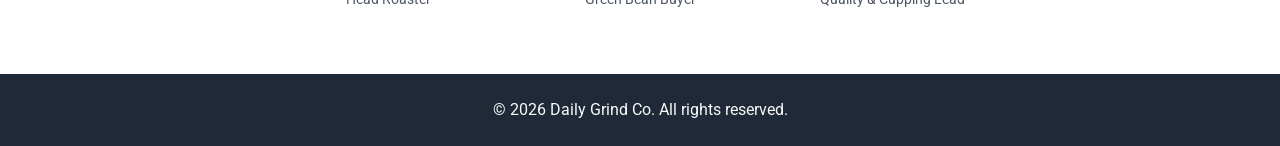
==== commit 02ddda7a: "Remove divs, add semantic HTML elements - remove divs where needed - use aria-current to mark nav pa" ====
--- a/about.html
+++ b/about.html
@@ -20,7 +20,7 @@
         </picture>
         <span class="logo-text">Daily Grind Co.</span>
       </a>
-      
+
       <!-- Pure HTML/CSS Burger Toggle -->
       <input type="checkbox" id="nav-toggle" class="nav-toggle" aria-label="Toggle navigation menu">
       <label for="nav-toggle" class="nav-toggle-label">
@@ -31,7 +31,7 @@
         <ul>
           <li><a href="index.html">Home</a></li>
           <li><a href="shop.html">Shop</a></li>
-          <li><a href="about.html">About</a></li>
+          <li><a href="about.html" class="active" aria-current="page">About</a></li>
           <li><a href="contact.html">Contact</a></li>
         </ul>
       </nav>
@@ -135,13 +135,14 @@
         </div>
       </div>
     </section>
+  </main>
 
-    <!-- Footer -->
-    <footer class="site-footer">
-      <div class="container">
-        <p>&copy; 2026 Daily Grind Co. All rights reserved.</p>
-      </div>
-    </footer>
+  <!-- Footer -->
+  <footer class="site-footer">
+    <div class="container">
+      <p>&copy; 2026 Daily Grind Co. All rights reserved.</p>
+    </div>
+  </footer>
 </body>
 
 </html>
--- a/css/style.css
+++ b/css/style.css
@@ -311,12 +311,12 @@
 
 /* shop page css */
 
-.page-intro {
+.products-banner {
   padding: 48px 0;
   text-align: center;
 }
 
-.page-intro h1 {
+.products-banner h2 {
   font-size: 36px;
   font-weight: 700;
 }
